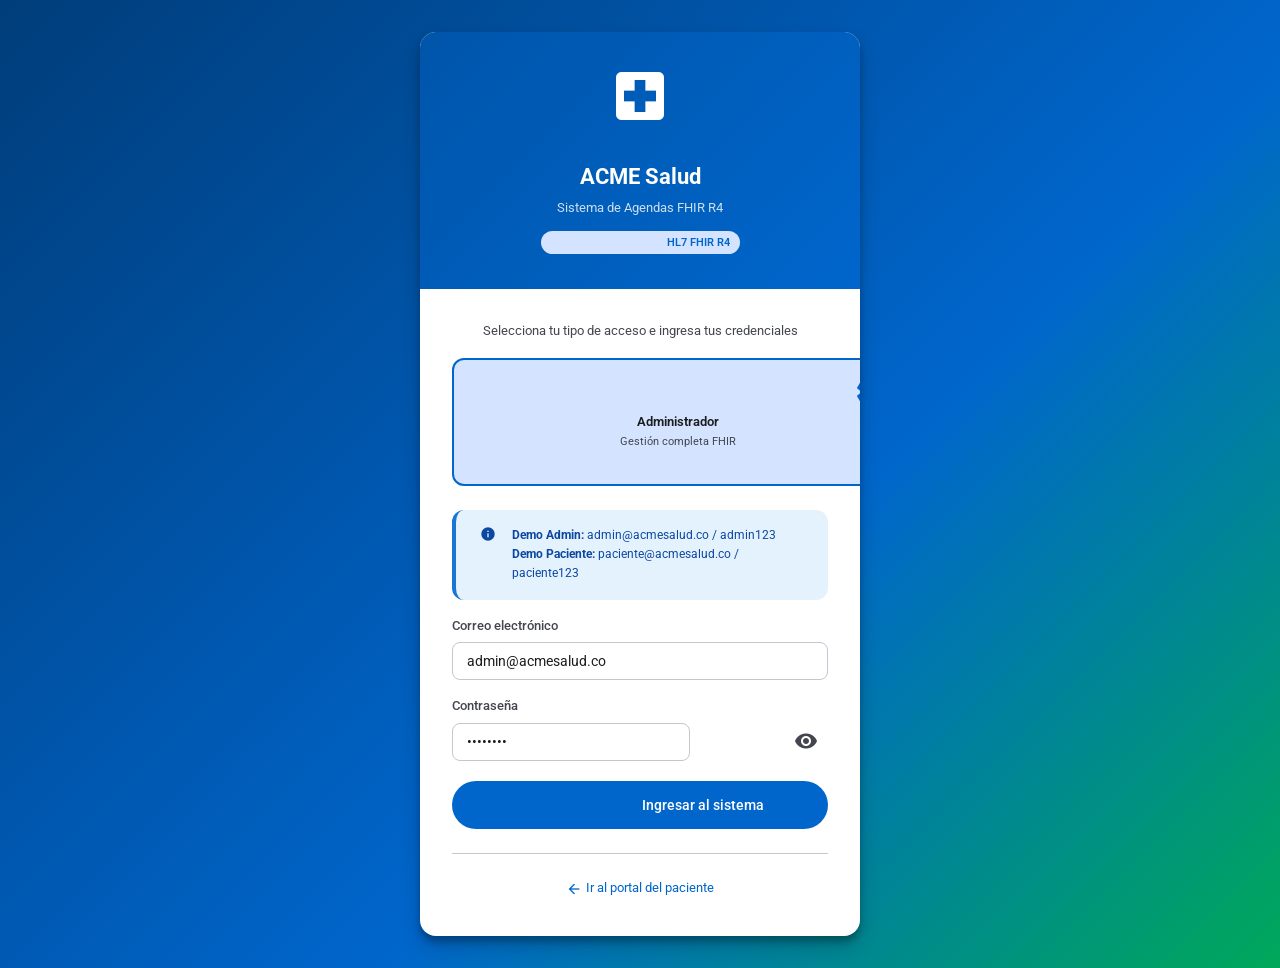
==== backend-html/index.html @ 4dd3dde5 "Interfaz Front + Back" ====
<!doctype html>
<html lang="es">
<head>
  <meta charset="UTF-8"/>
  <meta name="viewport" content="width=device-width, initial-scale=1.0"/>
  <title>Dashboard - ACME Salud FHIR</title>
  <link href="https://fonts.googleapis.com/css2?family=Roboto:wght@300;400;500;700&display=swap" rel="stylesheet"/>
  <link href="https://fonts.googleapis.com/icon?family=Material+Icons" rel="stylesheet"/>
  <link rel="stylesheet" href="css/dashboard.css"/>
</head>
<body>
<div class="dashboard-layout">

  <!-- SIDEBAR -->
  <aside class="sidebar">
    <div class="sidebar-brand">
      <span class="material-icons brand-icon">local_hospital</span>
      <div>
        <div class="brand-name">ACME Salud</div>
        <div class="brand-sub">Sistema FHIR R4</div>
      </div>
    </div>
    <div class="sidebar-user">
      <div class="user-avatar"><span class="material-icons">person</span></div>
      <div class="user-info">
        <div class="user-name" id="sidebar-user-name">Cargando...</div>
        <span class="user-role" id="sidebar-user-role">Admin</span>
      </div>
    </div>
    <nav class="sidebar-nav">
      <div class="nav-section-title">Principal</div>
      <a class="nav-item active" href="index.html"><span class="material-icons">dashboard</span> Dashboard</a>
      <a class="nav-item" href="appointments.html"><span class="material-icons">event</span> Citas (Appointment) <span class="nav-badge" id="badge-apt">0</span></a>

      <div class="nav-section-title">Recursos FHIR</div>
      <a class="nav-item" href="organizations.html"><span class="material-icons">business</span> Organization</a>
      <a class="nav-item" href="patients.html"><span class="material-icons">people</span> Patient</a>
      <a class="nav-item" href="coverage.html"><span class="material-icons">health_and_safety</span> Coverage</a>
      <a class="nav-item" href="practitioners.html"><span class="material-icons">medical_services</span> Practitioner</a>
      <a class="nav-item" href="schedules.html"><span class="material-icons">calendar_month</span> Schedule &amp; Slot</a>

      <div class="nav-section-title">Portal</div>
      <a class="nav-item" href="../frontend-html/index.html" target="_blank"><span class="material-icons">open_in_new</span> Portal Paciente</a>
    </nav>
    <div class="sidebar-footer">
      <button class="logout-btn" data-logout>
        <span class="material-icons">logout</span> Cerrar sesión
      </button>
    </div>
  </aside>

  <!-- MAIN -->
  <div class="main-content">
    <header class="topbar">
      <div class="topbar-left">
        <button class="icon-btn" id="sidebar-toggle"><span class="material-icons">menu</span></button>
        <div>
          <div class="topbar-title">Dashboard Administrativo</div>
          <div class="breadcrumb">Vista general del sistema FHIR</div>
        </div>
      </div>
      <div class="topbar-right">
        <span class="fhir-badge"><span class="material-icons" style="font-size:14px">verified</span> FHIR R4</span>
        <button class="icon-btn" title="Actualizar" onclick="loadDashboard()"><span class="material-icons">refresh</span></button>
      </div>
    </header>

    <main class="page-content">

      <!-- Flujo FHIR -->
      <div class="fhir-flow mb-lg">
        <span class="material-icons" style="font-size:18px;color:var(--md-sys-color-on-primary-container)">info</span>
        <span style="font-size:12px;color:var(--md-sys-color-on-primary-container);font-weight:500">Flujo FHIR:</span>
        <span class="fhir-resource-chip">Organization</span>
        <span class="fhir-flow-arrow material-icons">arrow_forward</span>
        <span class="fhir-resource-chip">Patient + Coverage</span>
        <span class="fhir-flow-arrow material-icons">arrow_forward</span>
        <span class="fhir-resource-chip">Practitioner / PractitionerRole</span>
        <span class="fhir-flow-arrow material-icons">arrow_forward</span>
        <span class="fhir-resource-chip">Schedule + Slot</span>
        <span class="fhir-flow-arrow material-icons">arrow_forward</span>
        <span class="fhir-resource-chip">Appointment</span>
        <span class="fhir-flow-arrow material-icons">arrow_forward</span>
        <span class="fhir-resource-chip">AppointmentResponse</span>
      </div>

      <!-- Estadísticas -->
      <div class="stats-grid" id="stats-grid">
        <div class="stat-card"><div class="stat-icon blue"><span class="material-icons">business</span></div><div class="stat-info"><div class="stat-value" id="stat-orgs">-</div><div class="stat-label">Organizations</div></div></div>
        <div class="stat-card"><div class="stat-icon green"><span class="material-icons">people</span></div><div class="stat-info"><div class="stat-value" id="stat-pats">-</div><div class="stat-label">Patients</div></div></div>
        <div class="stat-card"><div class="stat-icon purple"><span class="material-icons">medical_services</span></div><div class="stat-info"><div class="stat-value" id="stat-pracs">-</div><div class="stat-label">Practitioners</div></div></div>
        <div class="stat-card"><div class="stat-icon teal"><span class="material-icons">calendar_month</span></div><div class="stat-info"><div class="stat-value" id="stat-scheds">-</div><div class="stat-label">Schedules</div></div></div>
        <div class="stat-card"><div class="stat-icon orange"><span class="material-icons">event_available</span></div><div class="stat-info"><div class="stat-value" id="stat-slots">-</div><div class="stat-label">Slots libres</div></div></div>
        <div class="stat-card"><div class="stat-icon blue"><span class="material-icons">event</span></div><div class="stat-info"><div class="stat-value" id="stat-apts">-</div><div class="stat-label">Appointments</div></div></div>
      </div>

      <!-- Citas recientes + accesos rápidos -->
      <div style="display:grid;grid-template-columns:1fr 360px;gap:24px;align-items:start" class="dashboard-grid">

        <!-- Citas recientes -->
        <div class="crud-card">
          <div class="crud-header">
            <div>
              <div class="crud-title">Citas Recientes</div>
              <div class="crud-subtitle">Últimas citas registradas en el sistema</div>
            </div>
            <a href="appointments.html" class="btn btn-outlined btn-sm">Ver todas <span class="material-icons" style="font-size:16px">open_in_new</span></a>
          </div>
          <div class="table-container">
            <table>
              <thead>
                <tr>
                  <th>ID FHIR</th>
                  <th>Paciente</th>
                  <th>Servicio</th>
                  <th>Fecha/Hora</th>
                  <th>Estado</th>
                </tr>
              </thead>
              <tbody id="appointments-table"></tbody>
            </table>
          </div>
        </div>

        <!-- Accesos rápidos -->
        <div style="display:flex;flex-direction:column;gap:16px">
          <div class="crud-card p-md">
            <div class="crud-title mb-md" style="font-size:16px">Acciones rápidas</div>
            <div style="display:flex;flex-direction:column;gap:8px">
              <a href="appointments.html?new=1" class="btn btn-primary w-full" style="justify-content:flex-start">
                <span class="material-icons">add_circle</span> Nueva Cita
              </a>
              <a href="patients.html?new=1" class="btn btn-secondary w-full" style="justify-content:flex-start">
                <span class="material-icons">person_add</span> Registrar Paciente
              </a>
              <a href="schedules.html?new=1" class="btn btn-outlined w-full" style="justify-content:flex-start">
                <span class="material-icons">calendar_month</span> Crear Agenda
              </a>
              <a href="organizations.html?new=1" class="btn btn-outlined w-full" style="justify-content:flex-start">
                <span class="material-icons">add_business</span> Nueva Organización
              </a>
            </div>
          </div>

          <!-- Slots disponibles -->
          <div class="crud-card p-md">
            <div class="crud-title mb-md" style="font-size:16px">Próximos Slots libres</div>
            <div id="free-slots-list"></div>
          </div>
        </div>
      </div>

    </main>
  </div>
</div>

<div class="toast-container"></div>

<script src="js/fhir-client.js"></script>
<script>
const session = requireAuth(['admin']);
if (session) {
  renderSidebarUser(session);
  loadDashboard();
}

function loadDashboard() {
  const orgs  = getResources('Organization');
  const pats  = getResources('Patient');
  const pracs = getResources('Practitioner');
  const scheds = getResources('Schedule');
  const slots  = getResources('Slot');
  const apts   = getResources('Appointment');

  document.getElementById('stat-orgs').textContent  = orgs.length;
  document.getElementById('stat-pats').textContent  = pats.length;
  document.getElementById('stat-pracs').textContent = pracs.length;
  document.getElementById('stat-scheds').textContent = scheds.length;
  document.getElementById('stat-slots').textContent  = slots.filter(s => s.status === 'free').length;
  document.getElementById('stat-apts').textContent   = apts.length;

  const badge = document.getElementById('badge-apt');
  if (badge) badge.textContent = apts.length;

  // Tabla citas
  const tbody = document.getElementById('appointments-table');
  tbody.innerHTML = '';
  [...apts].reverse().slice(0, 8).forEach(apt => {
    const patient = apt.participant?.find(p => p.actor?.reference?.startsWith('Patient/'));
    const service = apt.serviceType?.[0]?.text || apt.serviceType?.[0]?.coding?.[0]?.display || '-';
    const statusBadge = {
      booked: 'badge-booked', pending: 'badge-pending',
      cancelled: 'badge-cancelled', fulfilled: 'badge-fulfilled'
    };
    const tr = document.createElement('tr');
    tr.innerHTML = `
      <td><span class="fhir-id">${apt.id}</span></td>
      <td class="fw-500">${patient?.actor?.display || '-'}</td>
      <td>${service}</td>
      <td class="text-sm">${formatDateTime(apt.start)}</td>
      <td><span class="badge ${statusBadge[apt.status] || 'badge-inactive'}">${apt.status}</span></td>
    `;
    tbody.appendChild(tr);
  });

  if (!apts.length) tbody.innerHTML = '<tr><td colspan="5" style="text-align:center;color:var(--md-sys-color-on-surface-variant);padding:32px">Sin citas registradas</td></tr>';

  // Slots libres
  const freeSlots = slots.filter(s => s.status === 'free').slice(0, 5);
  const freeSlotsEl = document.getElementById('free-slots-list');
  freeSlotsEl.innerHTML = freeSlots.length
    ? freeSlots.map(sl => {
        const sched = getResource('Schedule', sl.schedule?.reference?.replace('Schedule/', ''));
        const actor = sched?.actor?.[0]?.display || 'Médico';
        return `<div style="display:flex;justify-content:space-between;align-items:center;padding:8px 0;border-bottom:1px solid var(--md-sys-color-outline-variant);font-size:13px">
          <div><div class="fw-500">${actor}</div><div class="text-muted text-xs">${formatDateTime(sl.start)}</div></div>
          <span class="badge badge-active">Libre</span>
        </div>`;
      }).join('')
    : '<p class="text-muted text-sm">No hay slots disponibles</p>';
}
</script>
</body>
</html>
---- backend-html/css/dashboard.css ----
/* ==========================================
   ACME Salud - Dashboard Administrativo
   Estilos con Material Design 3
   ========================================== */

:root {
  --md-sys-color-primary: #0066cc;
  --md-sys-color-on-primary: #ffffff;
  --md-sys-color-primary-container: #d4e3ff;
  --md-sys-color-on-primary-container: #001c3a;
  --md-sys-color-secondary: #00a859;
  --md-sys-color-on-secondary: #ffffff;
  --md-sys-color-secondary-container: #9df0c8;
  --md-sys-color-tertiary: #6750a4;
  --md-sys-color-error: #ba1a1a;
  --md-sys-color-on-error: #ffffff;
  --md-sys-color-error-container: #ffdad6;
  --md-sys-color-surface: #fefbff;
  --md-sys-color-on-surface: #1c1b1f;
  --md-sys-color-surface-variant: #e1e2ec;
  --md-sys-color-on-surface-variant: #44464f;
  --md-sys-color-outline: #74777f;
  --md-sys-color-outline-variant: #c4c6d0;

  --sidebar-width: 260px;
  --header-height: 64px;
  --elevation-1: 0 1px 3px rgba(0,0,0,.12),0 1px 2px rgba(0,0,0,.24);
  --elevation-2: 0 3px 6px rgba(0,0,0,.16),0 3px 6px rgba(0,0,0,.23);
  --elevation-3: 0 10px 20px rgba(0,0,0,.19),0 6px 6px rgba(0,0,0,.23);

  --spacing-xs: 4px;
  --spacing-sm: 8px;
  --spacing-md: 16px;
  --spacing-lg: 24px;
  --spacing-xl: 32px;
  --spacing-xxl: 48px;
  --radius-sm: 4px;
  --radius-md: 8px;
  --radius-lg: 12px;
  --radius-xl: 16px;
  --radius-full: 28px;
}

/* ==========================================
   Reset y Base
   ========================================== */
*, *::before, *::after { margin: 0; padding: 0; box-sizing: border-box; }

body {
  font-family: "Roboto", sans-serif;
  background: #f0f2f5;
  color: var(--md-sys-color-on-surface);
  line-height: 1.6;
  -webkit-font-smoothing: antialiased;
}

a { text-decoration: none; color: inherit; }

/* ==========================================
   Layout Principal (Sidebar + Content)
   ========================================== */
.dashboard-layout {
  display: flex;
  min-height: 100vh;
}

/* ==========================================
   Sidebar
   ========================================== */
.sidebar {
  width: var(--sidebar-width);
  background: linear-gradient(180deg, #003d7a 0%, #0055aa 40%, #0066cc 100%);
  position: fixed;
  top: 0;
  left: 0;
  height: 100vh;
  overflow-y: auto;
  z-index: 200;
  transition: transform 0.3s ease;
  display: flex;
  flex-direction: column;
}

.sidebar-brand {
  display: flex;
  align-items: center;
  gap: var(--spacing-sm);
  padding: var(--spacing-lg) var(--spacing-md);
  border-bottom: 1px solid rgba(255,255,255,.15);
}

.sidebar-brand .brand-icon { font-size: 32px; color: #fff; }
.sidebar-brand .brand-name { font-size: 18px; font-weight: 700; color: #fff; line-height: 1.2; }
.sidebar-brand .brand-sub { font-size: 11px; color: rgba(255,255,255,.7); font-weight: 300; }

.sidebar-user {
  padding: var(--spacing-md);
  border-bottom: 1px solid rgba(255,255,255,.15);
  display: flex;
  align-items: center;
  gap: var(--spacing-sm);
}

.user-avatar {
  width: 40px; height: 40px;
  border-radius: 50%;
  background: rgba(255,255,255,.2);
  display: flex; align-items: center; justify-content: center;
  color: #fff; font-size: 20px;
}

.user-info .user-name { font-size: 13px; font-weight: 500; color: #fff; }
.user-info .user-role {
  font-size: 11px; color: rgba(255,255,255,.65);
  background: rgba(255,255,255,.15);
  border-radius: var(--radius-full);
  padding: 2px 8px;
  display: inline-block;
  margin-top: 2px;
}

.sidebar-nav { flex: 1; padding: var(--spacing-sm) 0; }

.nav-section-title {
  font-size: 10px;
  font-weight: 600;
  text-transform: uppercase;
  letter-spacing: 1.2px;
  color: rgba(255,255,255,.45);
  padding: var(--spacing-md) var(--spacing-md) var(--spacing-xs);
}

.nav-item {
  display: flex;
  align-items: center;
  gap: var(--spacing-sm);
  padding: 10px var(--spacing-md);
  color: rgba(255,255,255,.8);
  font-size: 14px;
  font-weight: 400;
  border-radius: 0 var(--radius-full) var(--radius-full) 0;
  margin: 2px var(--spacing-sm) 2px 0;
  cursor: pointer;
  transition: all 0.2s ease;
  text-decoration: none;
}

.nav-item .material-icons { font-size: 20px; }

.nav-item:hover {
  background: rgba(255,255,255,.15);
  color: #fff;
}

.nav-item.active {
  background: rgba(255,255,255,.2);
  color: #fff;
  font-weight: 500;
}

.nav-item .nav-badge {
  margin-left: auto;
  background: var(--md-sys-color-secondary);
  color: #fff;
  font-size: 11px;
  font-weight: 600;
  border-radius: var(--radius-full);
  padding: 2px 7px;
  min-width: 20px;
  text-align: center;
}

.sidebar-footer {
  padding: var(--spacing-md);
  border-top: 1px solid rgba(255,255,255,.15);
}

.logout-btn {
  display: flex;
  align-items: center;
  gap: var(--spacing-sm);
  color: rgba(255,255,255,.75);
  font-size: 14px;
  padding: 10px var(--spacing-sm);
  border-radius: var(--radius-lg);
  cursor: pointer;
  transition: all 0.2s;
  width: 100%;
  background: none;
  border: none;
}

.logout-btn:hover { background: rgba(255,255,255,.15); color: #fff; }

/* ==========================================
   Contenido Principal
   ========================================== */
.main-content {
  margin-left: var(--sidebar-width);
  flex: 1;
  display: flex;
  flex-direction: column;
  min-height: 100vh;
}

.topbar {
  background: #fff;
  height: var(--header-height);
  display: flex;
  align-items: center;
  justify-content: space-between;
  padding: 0 var(--spacing-xl);
  box-shadow: var(--elevation-1);
  position: sticky;
  top: 0;
  z-index: 100;
}

.topbar-left { display: flex; align-items: center; gap: var(--spacing-md); }
.topbar-title { font-size: 20px; font-weight: 500; color: var(--md-sys-color-on-surface); }
.breadcrumb { font-size: 13px; color: var(--md-sys-color-on-surface-variant); }

.topbar-right { display: flex; align-items: center; gap: var(--spacing-sm); }

.icon-btn {
  width: 40px; height: 40px;
  border-radius: 50%;
  border: none;
  background: none;
  cursor: pointer;
  display: flex; align-items: center; justify-content: center;
  color: var(--md-sys-color-on-surface-variant);
  transition: background 0.2s;
}

.icon-btn:hover { background: var(--md-sys-color-surface-variant); }

.page-content {
  padding: var(--spacing-xl);
  flex: 1;
}

/* ==========================================
   Cards y Estadísticas
   ========================================== */
.stats-grid {
  display: grid;
  grid-template-columns: repeat(auto-fit, minmax(200px, 1fr));
  gap: var(--spacing-lg);
  margin-bottom: var(--spacing-xl);
}

.stat-card {
  background: #fff;
  border-radius: var(--radius-xl);
  padding: var(--spacing-lg);
  box-shadow: var(--elevation-1);
  display: flex;
  align-items: center;
  gap: var(--spacing-md);
  transition: box-shadow 0.2s;
}

.stat-card:hover { box-shadow: var(--elevation-2); }

.stat-icon {
  width: 56px; height: 56px;
  border-radius: var(--radius-lg);
  display: flex; align-items: center; justify-content: center;
  font-size: 28px;
}

.stat-icon.blue   { background: var(--md-sys-color-primary-container); color: var(--md-sys-color-primary); }
.stat-icon.green  { background: var(--md-sys-color-secondary-container); color: var(--md-sys-color-secondary); }
.stat-icon.purple { background: #ede9f6; color: var(--md-sys-color-tertiary); }
.stat-icon.orange { background: #fff3e0; color: #e65100; }
.stat-icon.red    { background: var(--md-sys-color-error-container); color: var(--md-sys-color-error); }
.stat-icon.teal   { background: #e0f7fa; color: #006064; }

.stat-info .stat-value { font-size: 28px; font-weight: 700; line-height: 1; }
.stat-info .stat-label { font-size: 13px; color: var(--md-sys-color-on-surface-variant); margin-top: 4px; }

/* ==========================================
   Tablas y CRUD
   ========================================== */
.crud-card {
  background: #fff;
  border-radius: var(--radius-xl);
  box-shadow: var(--elevation-1);
  overflow: hidden;
}

.crud-header {
  display: flex;
  align-items: center;
  justify-content: space-between;
  padding: var(--spacing-lg) var(--spacing-xl);
  border-bottom: 1px solid var(--md-sys-color-outline-variant);
  flex-wrap: wrap;
  gap: var(--spacing-md);
}

.crud-title { font-size: 18px; font-weight: 500; }
.crud-subtitle { font-size: 13px; color: var(--md-sys-color-on-surface-variant); }

.crud-actions { display: flex; gap: var(--spacing-sm); align-items: center; flex-wrap: wrap; }

.search-field {
  display: flex;
  align-items: center;
  gap: var(--spacing-xs);
  border: 1px solid var(--md-sys-color-outline-variant);
  border-radius: var(--radius-full);
  padding: 6px var(--spacing-md);
  font-size: 14px;
  background: var(--md-sys-color-surface-variant);
}

.search-field input {
  border: none;
  background: none;
  outline: none;
  font-size: 14px;
  width: 200px;
  font-family: inherit;
}

.table-container { overflow-x: auto; }

table {
  width: 100%;
  border-collapse: collapse;
  font-size: 14px;
}

thead th {
  background: #f8f9fc;
  padding: 12px var(--spacing-lg);
  text-align: left;
  font-weight: 600;
  font-size: 12px;
  text-transform: uppercase;
  letter-spacing: 0.5px;
  color: var(--md-sys-color-on-surface-variant);
  border-bottom: 1px solid var(--md-sys-color-outline-variant);
  white-space: nowrap;
}

tbody tr {
  border-bottom: 1px solid var(--md-sys-color-outline-variant);
  transition: background 0.15s;
}

tbody tr:hover { background: #f5f8ff; }
tbody tr:last-child { border-bottom: none; }

tbody td {
  padding: 12px var(--spacing-lg);
  vertical-align: middle;
}

.fhir-id {
  font-family: monospace;
  font-size: 11px;
  background: var(--md-sys-color-surface-variant);
  border-radius: var(--radius-sm);
  padding: 2px 6px;
  color: var(--md-sys-color-on-surface-variant);
}

.table-pagination {
  display: flex;
  align-items: center;
  justify-content: space-between;
  padding: var(--spacing-md) var(--spacing-xl);
  border-top: 1px solid var(--md-sys-color-outline-variant);
  font-size: 13px;
  color: var(--md-sys-color-on-surface-variant);
}

.pagination-controls { display: flex; gap: var(--spacing-xs); }

/* ==========================================
   Badges y Estado
   ========================================== */
.badge {
  display: inline-flex;
  align-items: center;
  gap: 4px;
  padding: 3px 10px;
  border-radius: var(--radius-full);
  font-size: 12px;
  font-weight: 500;
}

.badge-booked    { background: #e3f2fd; color: #1565c0; }
.badge-pending   { background: #fff8e1; color: #f57f17; }
.badge-cancelled { background: #fce4ec; color: #c62828; }
.badge-fulfilled { background: #e8f5e9; color: #2e7d32; }
.badge-proposed  { background: #ede7f6; color: #4527a0; }
.badge-active    { background: #e8f5e9; color: #2e7d32; }
.badge-inactive  { background: #eceff1; color: #546e7a; }
.badge-draft     { background: #fff3e0; color: #e65100; }

/* ==========================================
   Botones
   ========================================== */
.btn {
  display: inline-flex;
  align-items: center;
  gap: 6px;
  padding: 8px 16px;
  border-radius: var(--radius-full);
  font-size: 14px;
  font-weight: 500;
  cursor: pointer;
  border: none;
  transition: all 0.2s;
  font-family: inherit;
  white-space: nowrap;
}

.btn-primary   { background: var(--md-sys-color-primary); color: #fff; }
.btn-primary:hover { background: #0055aa; box-shadow: var(--elevation-1); }

.btn-secondary { background: var(--md-sys-color-secondary); color: #fff; }
.btn-secondary:hover { background: #008040; }

.btn-outlined  { background: transparent; border: 1px solid var(--md-sys-color-outline); color: var(--md-sys-color-on-surface); }
.btn-outlined:hover { background: var(--md-sys-color-surface-variant); }

.btn-danger    { background: var(--md-sys-color-error); color: #fff; }
.btn-danger:hover { background: #9b1515; }

.btn-text      { background: transparent; color: var(--md-sys-color-primary); padding: 8px 12px; }
.btn-text:hover { background: var(--md-sys-color-primary-container); }

.btn-sm { padding: 5px 10px; font-size: 12px; }
.btn-icon { padding: 8px; border-radius: 50%; }

/* ==========================================
   Modales
   ========================================== */
.modal-overlay {
  position: fixed;
  inset: 0;
  background: rgba(0,0,0,.45);
  z-index: 500;
  display: flex;
  align-items: center;
  justify-content: center;
  padding: var(--spacing-lg);
  animation: fadeIn 0.2s ease;
}

@keyframes fadeIn { from { opacity: 0; } to { opacity: 1; } }
@keyframes slideUp { from { opacity: 0; transform: translateY(40px); } to { opacity: 1; transform: translateY(0); } }

.modal {
  background: #fff;
  border-radius: var(--radius-xl);
  width: 100%;
  max-width: 600px;
  max-height: 90vh;
  overflow-y: auto;
  animation: slideUp 0.25s ease;
  box-shadow: var(--elevation-3);
}

.modal-lg { max-width: 800px; }
.modal-sm { max-width: 420px; }

.modal-header {
  display: flex;
  align-items: center;
  justify-content: space-between;
  padding: var(--spacing-lg) var(--spacing-xl);
  border-bottom: 1px solid var(--md-sys-color-outline-variant);
  position: sticky;
  top: 0;
  background: #fff;
  z-index: 1;
}

.modal-title { font-size: 18px; font-weight: 600; display: flex; align-items: center; gap: var(--spacing-sm); }
.modal-body  { padding: var(--spacing-xl); }
.modal-footer {
  padding: var(--spacing-md) var(--spacing-xl);
  border-top: 1px solid var(--md-sys-color-outline-variant);
  display: flex;
  justify-content: flex-end;
  gap: var(--spacing-sm);
}

.close-btn {
  width: 36px; height: 36px;
  border-radius: 50%;
  border: none;
  background: none;
  cursor: pointer;
  display: flex; align-items: center; justify-content: center;
  color: var(--md-sys-color-on-surface-variant);
  transition: background 0.2s;
}

.close-btn:hover { background: var(--md-sys-color-surface-variant); }

/* ==========================================
   Formularios
   ========================================== */
.form-grid {
  display: grid;
  grid-template-columns: 1fr 1fr;
  gap: var(--spacing-lg);
}

.form-grid.cols-1 { grid-template-columns: 1fr; }
.form-grid.cols-3 { grid-template-columns: 1fr 1fr 1fr; }

.form-group { display: flex; flex-direction: column; gap: 6px; }
.form-group.full-width { grid-column: 1 / -1; }

.form-label {
  font-size: 13px;
  font-weight: 500;
  color: var(--md-sys-color-on-surface-variant);
}

.form-label .required { color: var(--md-sys-color-error); margin-left: 2px; }

.form-control {
  padding: 10px 14px;
  border: 1px solid var(--md-sys-color-outline-variant);
  border-radius: var(--radius-md);
  font-size: 14px;
  font-family: inherit;
  color: var(--md-sys-color-on-surface);
  background: #fff;
  transition: border 0.2s, box-shadow 0.2s;
  outline: none;
}

.form-control:focus {
  border-color: var(--md-sys-color-primary);
  box-shadow: 0 0 0 3px rgba(0,102,204,.15);
}

.form-control:disabled { background: #f5f5f5; color: #9e9e9e; cursor: not-allowed; }

textarea.form-control { resize: vertical; min-height: 80px; }
select.form-control { cursor: pointer; }

.form-helper { font-size: 11px; color: var(--md-sys-color-on-surface-variant); }
.form-error  { font-size: 11px; color: var(--md-sys-color-error); display: none; }
.form-group.error .form-control { border-color: var(--md-sys-color-error); }
.form-group.error .form-error   { display: block; }

.form-section-title {
  font-size: 14px;
  font-weight: 600;
  color: var(--md-sys-color-primary);
  padding-bottom: var(--spacing-sm);
  border-bottom: 1px solid var(--md-sys-color-outline-variant);
  margin-bottom: var(--spacing-md);
  grid-column: 1 / -1;
}

/* ==========================================
   Alertas y Notificaciones
   ========================================== */
.alert {
  display: flex;
  gap: var(--spacing-md);
  padding: var(--spacing-md) var(--spacing-lg);
  border-radius: var(--radius-lg);
  font-size: 14px;
  margin-bottom: var(--spacing-md);
}

.alert-info    { background: #e3f2fd; color: #0d47a1; border-left: 4px solid #1976d2; }
.alert-success { background: #e8f5e9; color: #1b5e20; border-left: 4px solid #388e3c; }
.alert-warning { background: #fff8e1; color: #e65100; border-left: 4px solid #ffa000; }
.alert-error   { background: var(--md-sys-color-error-container); color: #7f0000; border-left: 4px solid var(--md-sys-color-error); }

/* ==========================================
   Toast / Snackbar
   ========================================== */
.toast-container {
  position: fixed;
  bottom: var(--spacing-xl);
  right: var(--spacing-xl);
  z-index: 9999;
  display: flex;
  flex-direction: column;
  gap: var(--spacing-sm);
}

.toast {
  display: flex;
  align-items: center;
  gap: var(--spacing-md);
  padding: var(--spacing-md) var(--spacing-lg);
  background: #323232;
  color: #fff;
  border-radius: var(--radius-lg);
  box-shadow: var(--elevation-3);
  min-width: 280px;
  max-width: 400px;
  animation: slideUp 0.3s ease;
  font-size: 14px;
}

.toast.success { background: #2e7d32; }
.toast.error   { background: var(--md-sys-color-error); }
.toast.warning { background: #e65100; }

.toast-close {
  margin-left: auto;
  background: none;
  border: none;
  color: rgba(255,255,255,.7);
  cursor: pointer;
  font-size: 18px;
}

/* ==========================================
   Timeline / Flujo FHIR
   ========================================== */
.fhir-flow {
  display: flex;
  gap: var(--spacing-sm);
  align-items: center;
  flex-wrap: wrap;
  padding: var(--spacing-md);
  background: var(--md-sys-color-primary-container);
  border-radius: var(--radius-lg);
  margin-bottom: var(--spacing-xl);
}

.fhir-resource-chip {
  display: inline-flex;
  align-items: center;
  gap: 4px;
  padding: 4px 12px;
  background: var(--md-sys-color-primary);
  color: #fff;
  border-radius: var(--radius-full);
  font-size: 12px;
  font-weight: 600;
}

.fhir-flow-arrow { color: var(--md-sys-color-on-primary-container); font-size: 20px; }

/* ==========================================
   Calendario de Slots
   ========================================== */
.slot-calendar {
  display: grid;
  grid-template-columns: repeat(7, 1fr);
  gap: 6px;
  margin: var(--spacing-md) 0;
}

.slot-day {
  text-align: center;
  padding: var(--spacing-sm);
  border-radius: var(--radius-md);
  font-size: 13px;
  cursor: pointer;
  border: 1px solid var(--md-sys-color-outline-variant);
  transition: all 0.2s;
}

.slot-day:hover { background: var(--md-sys-color-primary-container); border-color: var(--md-sys-color-primary); }
.slot-day.has-slots { background: #e8f5e9; border-color: var(--md-sys-color-secondary); color: var(--md-sys-color-secondary); }
.slot-day.selected { background: var(--md-sys-color-primary); color: #fff; border-color: var(--md-sys-color-primary); }
.slot-day.disabled { background: #f5f5f5; color: #bdbdbd; cursor: not-allowed; }

.slot-day .day-num  { font-size: 18px; font-weight: 600; display: block; }
.slot-day .day-name { font-size: 10px; color: inherit; opacity: .7; }

.slots-grid {
  display: grid;
  grid-template-columns: repeat(auto-fill, minmax(90px, 1fr));
  gap: var(--spacing-sm);
  margin-top: var(--spacing-md);
}

.slot-time {
  padding: 10px;
  text-align: center;
  border-radius: var(--radius-md);
  font-size: 13px;
  font-weight: 500;
  cursor: pointer;
  border: 1px solid var(--md-sys-color-outline-variant);
  transition: all 0.2s;
}

.slot-time.free     { background: #e8f5e9; border-color: var(--md-sys-color-secondary); color: var(--md-sys-color-secondary); }
.slot-time.busy     { background: #fce4ec; border-color: #ef9a9a; color: #c62828; cursor: not-allowed; }
.slot-time.selected { background: var(--md-sys-color-primary); color: #fff; border-color: var(--md-sys-color-primary); }

/* ==========================================
   Detalle de Appointment / Response
   ========================================== */
.appointment-card {
  background: #fff;
  border-radius: var(--radius-xl);
  box-shadow: var(--elevation-1);
  overflow: hidden;
  margin-bottom: var(--spacing-md);
  border-left: 4px solid transparent;
  transition: box-shadow 0.2s;
}

.appointment-card:hover { box-shadow: var(--elevation-2); }
.appointment-card.booked    { border-left-color: var(--md-sys-color-primary); }
.appointment-card.pending   { border-left-color: #ffa000; }
.appointment-card.cancelled { border-left-color: var(--md-sys-color-error); }
.appointment-card.fulfilled { border-left-color: var(--md-sys-color-secondary); }

.appointment-card-body { padding: var(--spacing-lg); }
.appointment-header { display: flex; justify-content: space-between; align-items: flex-start; margin-bottom: var(--spacing-sm); }
.appointment-id     { font-size: 12px; font-family: monospace; color: var(--md-sys-color-on-surface-variant); }
.appointment-title  { font-size: 16px; font-weight: 600; margin-bottom: 4px; }
.appointment-meta   { display: flex; gap: var(--spacing-md); flex-wrap: wrap; font-size: 13px; color: var(--md-sys-color-on-surface-variant); }
.appointment-meta span { display: flex; align-items: center; gap: 4px; }
.appointment-actions { display: flex; gap: var(--spacing-sm); margin-top: var(--spacing-md); flex-wrap: wrap; }

/* ==========================================
   Tabs
   ========================================== */
.tabs {
  display: flex;
  border-bottom: 2px solid var(--md-sys-color-outline-variant);
  margin-bottom: var(--spacing-xl);
  gap: 0;
}

.tab-btn {
  padding: var(--spacing-md) var(--spacing-lg);
  border: none;
  background: none;
  font-size: 14px;
  font-weight: 500;
  color: var(--md-sys-color-on-surface-variant);
  cursor: pointer;
  border-bottom: 2px solid transparent;
  margin-bottom: -2px;
  transition: all 0.2s;
  display: flex;
  align-items: center;
  gap: var(--spacing-xs);
  font-family: inherit;
}

.tab-btn:hover { color: var(--md-sys-color-primary); background: var(--md-sys-color-primary-container); }
.tab-btn.active { color: var(--md-sys-color-primary); border-bottom-color: var(--md-sys-color-primary); }

.tab-content { display: none; }
.tab-content.active { display: block; }

/* ==========================================
   Responsive
   ========================================== */
@media (max-width: 768px) {
  .sidebar {
    transform: translateX(-100%);
  }
  .sidebar.open { transform: translateX(0); }
  .main-content { margin-left: 0; }
  .form-grid { grid-template-columns: 1fr; }
  .form-grid.cols-3 { grid-template-columns: 1fr; }
  .stats-grid { grid-template-columns: 1fr 1fr; }
  .page-content { padding: var(--spacing-md); }
}

/* ==========================================
   Utilidades
   ========================================== */
.hidden { display: none !important; }
.flex   { display: flex; }
.flex-col { flex-direction: column; }
.items-center { align-items: center; }
.justify-between { justify-content: space-between; }
.gap-sm { gap: var(--spacing-sm); }
.gap-md { gap: var(--spacing-md); }
.text-sm  { font-size: 13px; }
.text-xs  { font-size: 11px; }
.text-muted { color: var(--md-sys-color-on-surface-variant); }
.text-primary { color: var(--md-sys-color-primary); }
.text-error   { color: var(--md-sys-color-error); }
.text-success { color: var(--md-sys-color-secondary); }
.fw-500 { font-weight: 500; }
.fw-600 { font-weight: 600; }
.mt-md  { margin-top: var(--spacing-md); }
.mb-md  { margin-bottom: var(--spacing-md); }
.mb-lg  { margin-bottom: var(--spacing-lg); }
.p-md   { padding: var(--spacing-md); }
.rounded { border-radius: var(--radius-lg); }
.bg-white { background: #fff; }
.w-full { width: 100%; }

.divider {
  height: 1px;
  background: var(--md-sys-color-outline-variant);
  margin: var(--spacing-lg) 0;
}

/* ==========================================
   Login específico
   ========================================== */
.login-page {
  min-height: 100vh;
  background: linear-gradient(135deg, #003d7a 0%, #0066cc 60%, #00a859 100%);
  display: flex;
  align-items: center;
  justify-content: center;
  padding: var(--spacing-xl);
}

.login-card {
  background: #fff;
  border-radius: var(--radius-xl);
  width: 100%;
  max-width: 440px;
  box-shadow: var(--elevation-3);
  overflow: hidden;
}

.login-header {
  background: linear-gradient(135deg, #0055aa, #0066cc);
  padding: var(--spacing-xl) var(--spacing-xxl);
  text-align: center;
  color: #fff;
}

.login-logo  { font-size: 48px; margin-bottom: var(--spacing-sm); }
.login-title { font-size: 22px; font-weight: 700; margin-bottom: 4px; }
.login-sub   { font-size: 13px; opacity: .8; }

.login-body { padding: var(--spacing-xl); }

.role-selector {
  display: grid;
  grid-template-columns: 1fr 1fr;
  gap: var(--spacing-sm);
  margin-bottom: var(--spacing-lg);
}

.role-card {
  border: 2px solid var(--md-sys-color-outline-variant);
  border-radius: var(--radius-lg);
  padding: var(--spacing-md);
  text-align: center;
  cursor: pointer;
  transition: all 0.2s;
}

.role-card:hover { border-color: var(--md-sys-color-primary); background: var(--md-sys-color-primary-container); }
.role-card.selected { border-color: var(--md-sys-color-primary); background: var(--md-sys-color-primary-container); }
.role-card .role-icon { font-size: 32px; color: var(--md-sys-color-primary); display: block; margin-bottom: 4px; }
.role-card .role-name { font-size: 13px; font-weight: 600; }
.role-card .role-desc { font-size: 11px; color: var(--md-sys-color-on-surface-variant); }

.fhir-badge {
  display: inline-flex;
  align-items: center;
  gap: 4px;
  background: var(--md-sys-color-primary-container);
  color: var(--md-sys-color-primary);
  border-radius: var(--radius-full);
  padding: 3px 10px;
  font-size: 11px;
  font-weight: 600;
}
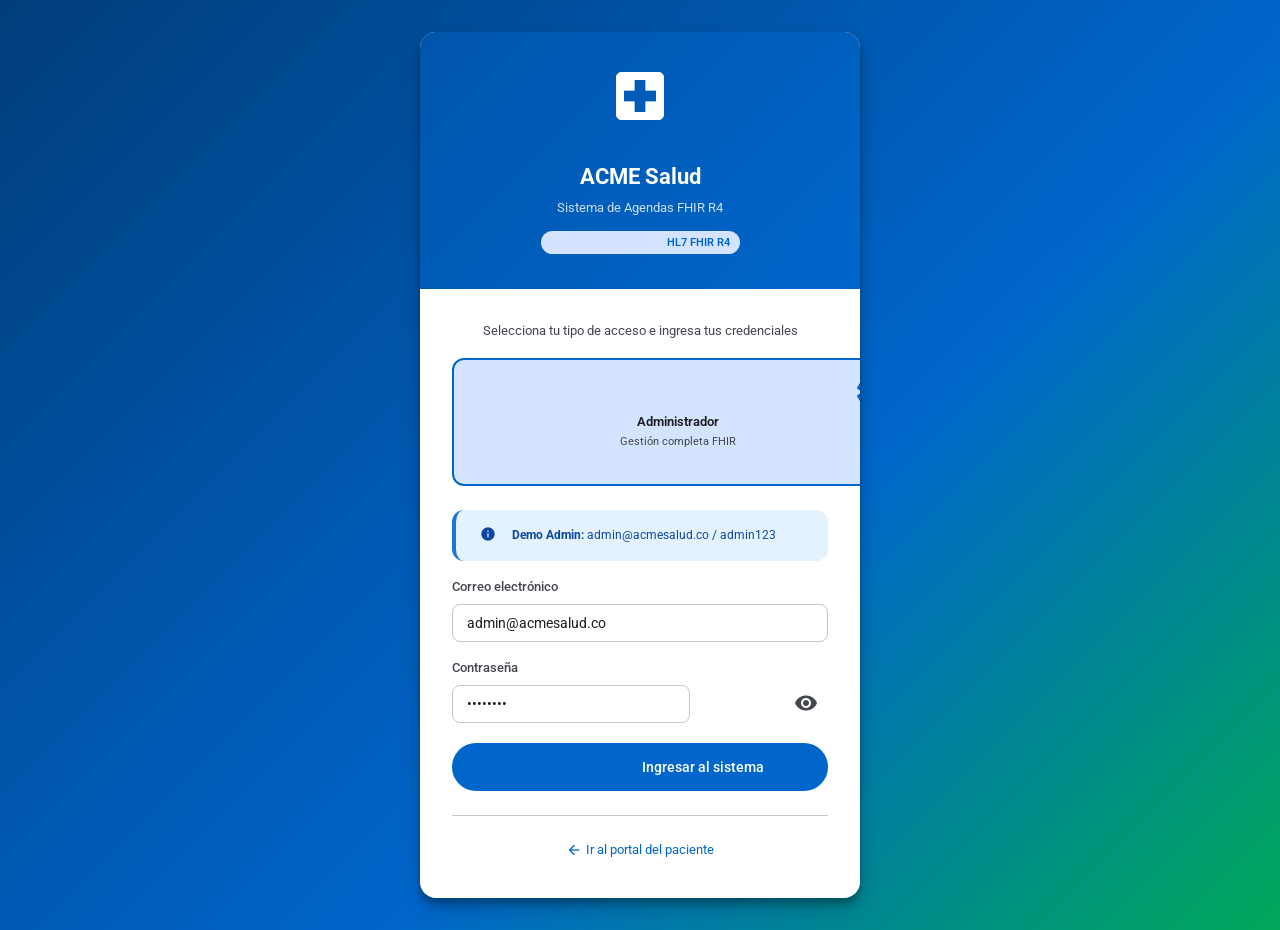
==== commit 82ceead2: "Proyecto FHIR terminado" ====
--- a/backend-html/index.html
+++ b/backend-html/index.html
@@ -7,6 +7,7 @@
   <link href="https://fonts.googleapis.com/css2?family=Roboto:wght@300;400;500;700&display=swap" rel="stylesheet"/>
   <link href="https://fonts.googleapis.com/icon?family=Material+Icons" rel="stylesheet"/>
   <link rel="stylesheet" href="css/dashboard.css"/>
+<script src="js/sweetalert2.min.js"></script>
 </head>
 <body>
 <div class="dashboard-layout">
@@ -34,13 +35,16 @@
 
       <div class="nav-section-title">Recursos FHIR</div>
       <a class="nav-item" href="organizations.html"><span class="material-icons">business</span> Organization</a>
+      <a class="nav-item" href="locations.html"><span class="material-icons">location_on</span> Location</a>
       <a class="nav-item" href="patients.html"><span class="material-icons">people</span> Patient</a>
       <a class="nav-item" href="coverage.html"><span class="material-icons">health_and_safety</span> Coverage</a>
       <a class="nav-item" href="practitioners.html"><span class="material-icons">medical_services</span> Practitioner</a>
+      <a class="nav-item" href="healthcare-services.html"><span class="material-icons">local_hospital</span> HealthcareService</a>
       <a class="nav-item" href="schedules.html"><span class="material-icons">calendar_month</span> Schedule &amp; Slot</a>
 
+      <a class="nav-item" href="fhir-console.html"><span class="material-icons">terminal</span> Consola FHIR <span class="nav-badge">API</span></a>
       <div class="nav-section-title">Portal</div>
-      <a class="nav-item" href="../frontend-html/index.html" target="_blank"><span class="material-icons">open_in_new</span> Portal Paciente</a>
+      <a class="nav-item" href="../agenda/" target="_blank"><span class="material-icons">open_in_new</span> Portal Paciente</a>
     </nav>
     <div class="sidebar-footer">
       <button class="logout-btn" data-logout>
@@ -157,11 +161,25 @@
 <div class="toast-container"></div>
 
 <script src="js/fhir-client.js"></script>
+<script src="js/config.js"></script>
+<script src="js/fhir-inspector.js"></script>
+<script src="js/fhir-inspector-ui.js"></script>
 <script>
 const session = requireAuth(['admin']);
 if (session) {
   renderSidebarUser(session);
-  loadDashboard();
+  function initPage() {
+    loadDashboard();
+  }
+  if (Object.keys(dataCache).length > 0) {
+    initPage();
+  } else {
+    document.addEventListener('fhirCacheReady', initPage, { once: true });
+  }
+}
+
+function toast(icon, title, text) {
+  try { if (typeof Swal !== 'undefined' && Swal.fire) Swal.fire({ icon, title, text, timer: 2000, showConfirmButton: false }); else alert(title); } catch (e) { console.warn('toast err', e); }
 }
 
 function loadDashboard() {
